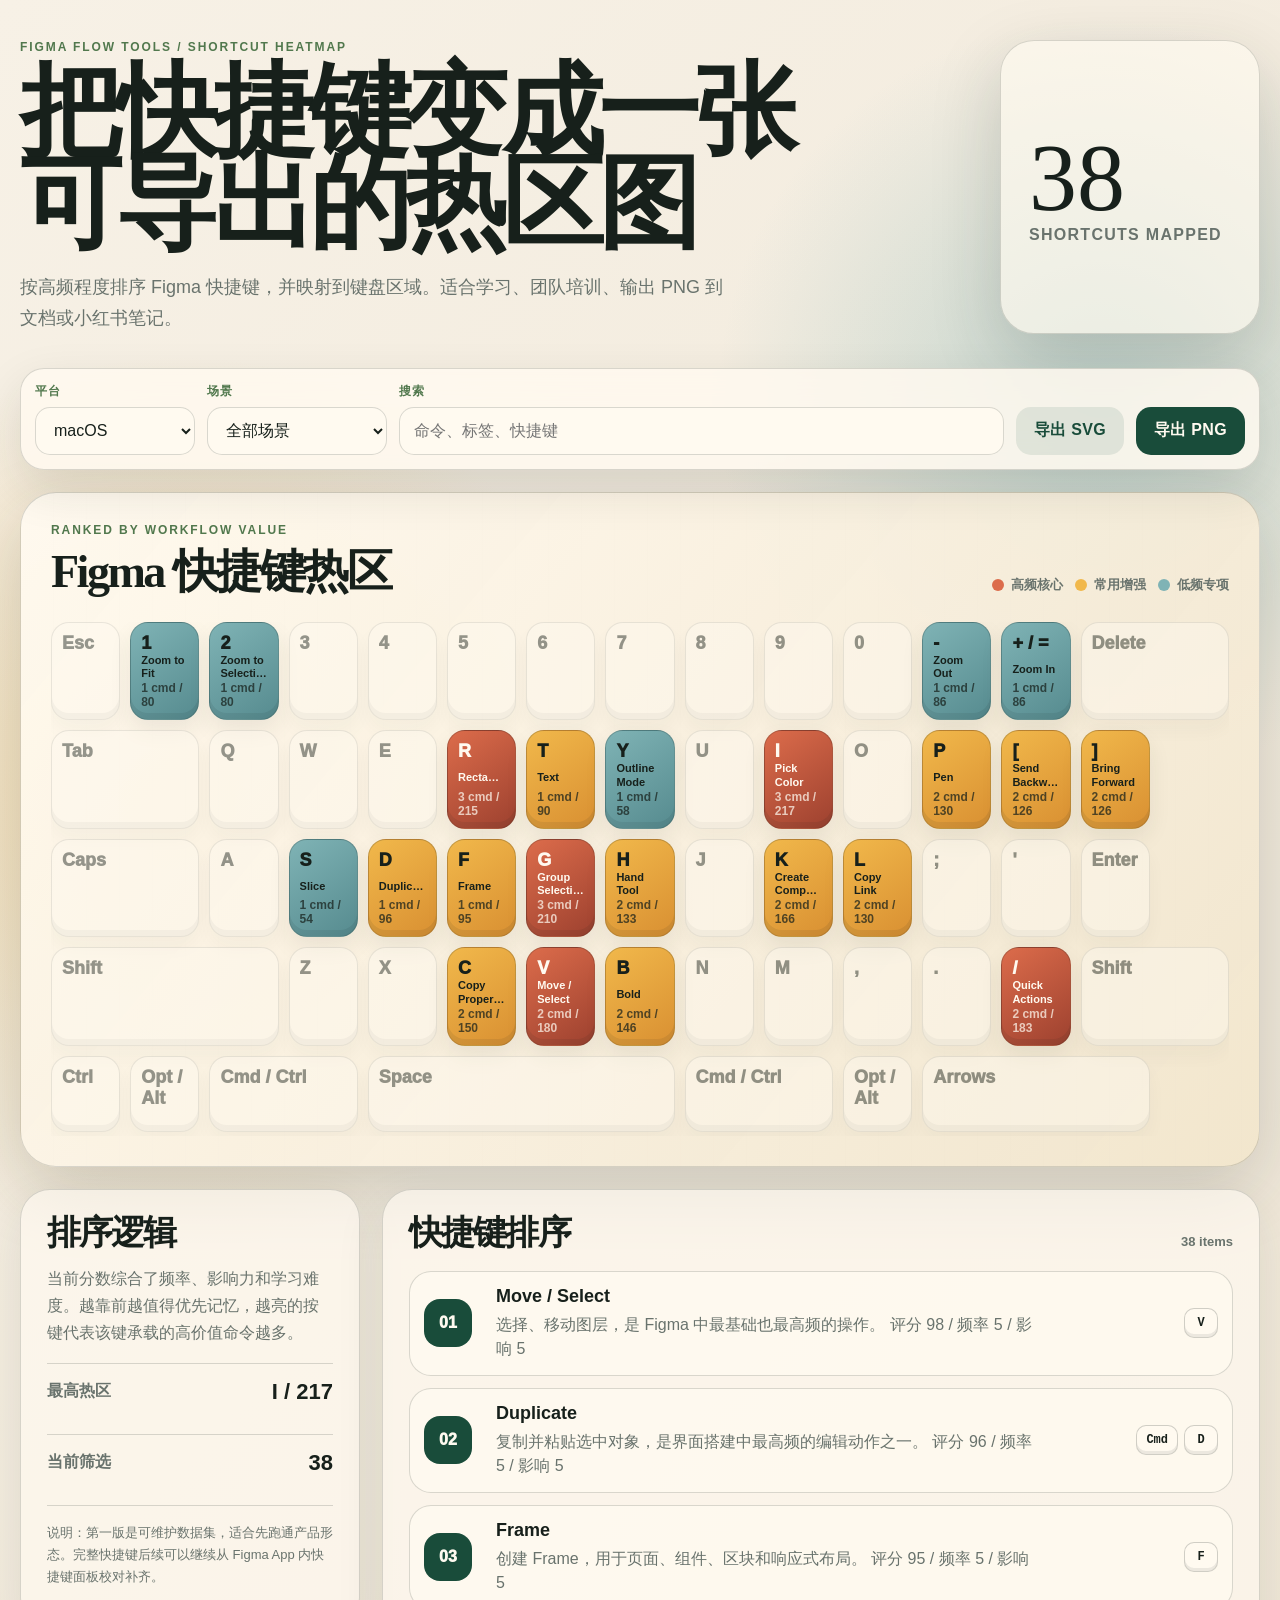
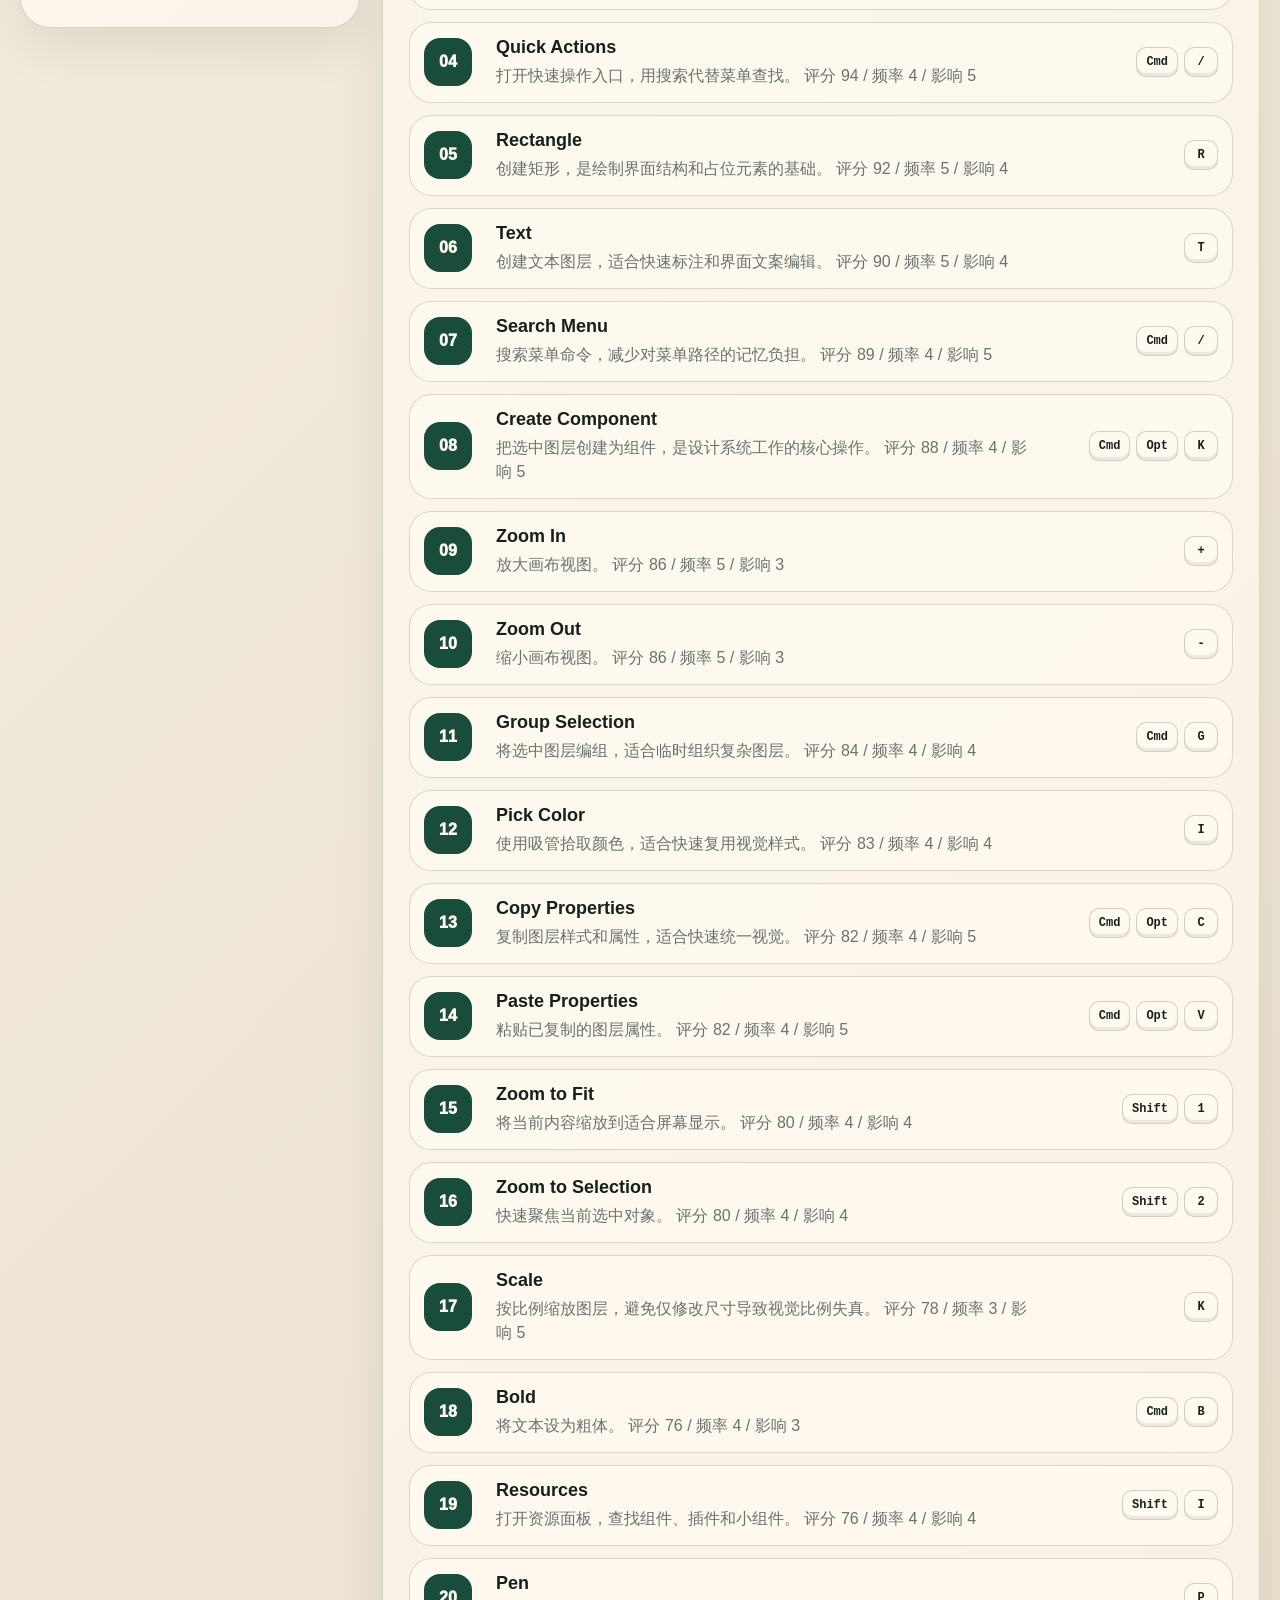
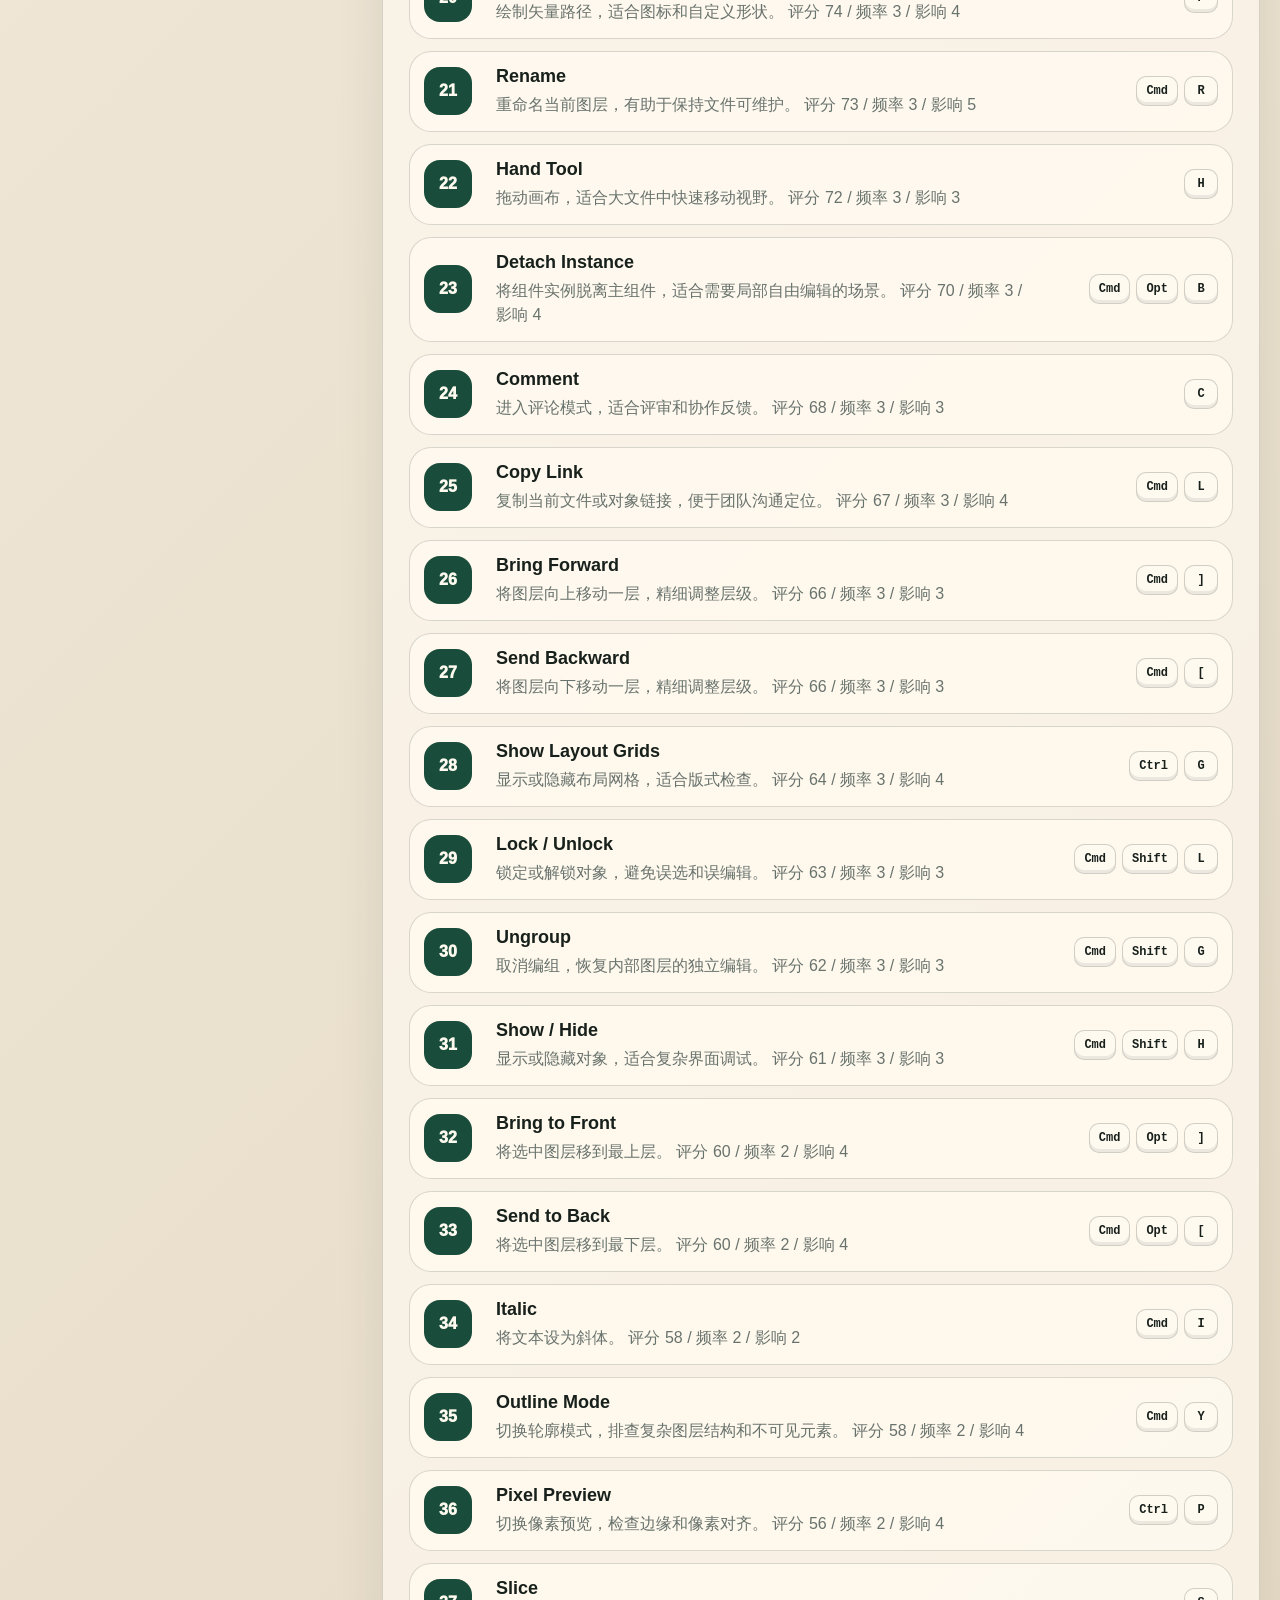
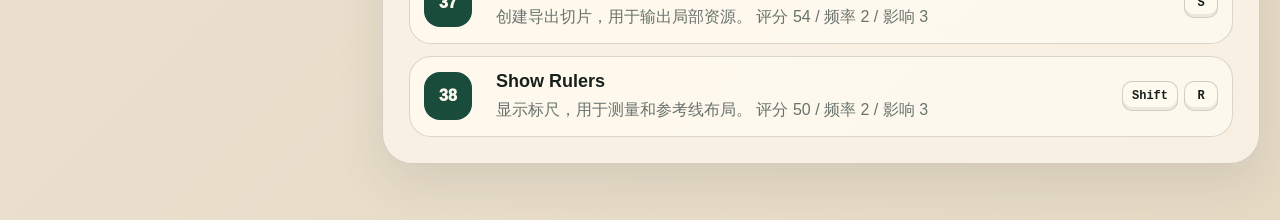
==== tools/shortcut-heatmap/index.html @ 5a78d32f "feat: 项目原型起草" ====
<!doctype html>
<html lang="zh-CN">
  <head>
    <meta charset="utf-8">
    <meta name="viewport" content="width=device-width, initial-scale=1">
    <title>Figma Shortcut Heatmap</title>
    <link rel="stylesheet" href="./src/styles.css">
  </head>
  <body>
    <main class="app-shell">
      <section class="hero">
        <div>
          <p class="eyebrow">Figma Flow Tools / Shortcut Heatmap</p>
          <h1>把快捷键变成一张可导出的热区图</h1>
          <p class="hero-copy">按高频程度排序 Figma 快捷键，并映射到键盘区域。适合学习、团队培训、输出 PNG 到文档或小红书笔记。</p>
        </div>
        <div class="hero-card">
          <span class="hero-number" id="shortcutCount">0</span>
          <span class="hero-label">Shortcuts mapped</span>
        </div>
      </section>

      <section class="toolbar" aria-label="筛选和导出">
        <div class="control-group">
          <label for="platform">平台</label>
          <select id="platform">
            <option value="mac">macOS</option>
            <option value="win">Windows</option>
          </select>
        </div>
        <div class="control-group">
          <label for="category">场景</label>
          <select id="category"></select>
        </div>
        <div class="control-group search-control">
          <label for="search">搜索</label>
          <input id="search" type="search" placeholder="命令、标签、快捷键">
        </div>
        <button class="secondary-button" id="exportSvgButton" type="button">导出 SVG</button>
        <button class="primary-button" id="exportPngButton" type="button">导出 PNG</button>
      </section>

      <section class="export-board" id="exportBoard">
        <div class="board-header">
          <div>
            <p class="eyebrow">Ranked by workflow value</p>
            <h2>Figma 快捷键热区</h2>
          </div>
          <div class="legend">
            <span><i class="legend-hot"></i>高频核心</span>
            <span><i class="legend-warm"></i>常用增强</span>
            <span><i class="legend-cool"></i>低频专项</span>
          </div>
        </div>

        <div class="keyboard-wrap">
          <div class="keyboard" id="keyboard" aria-label="快捷键键盘热区"></div>
        </div>
      </section>

      <section class="content-grid">
        <aside class="insight-panel">
          <h2>排序逻辑</h2>
          <p>当前分数综合了频率、影响力和学习难度。越靠前越值得优先记忆，越亮的按键代表该键承载的高价值命令越多。</p>
          <div class="metric-row">
            <span>最高热区</span>
            <strong id="topKey">-</strong>
          </div>
          <div class="metric-row">
            <span>当前筛选</span>
            <strong id="activeCount">0</strong>
          </div>
          <p class="source-note">说明：第一版是可维护数据集，适合先跑通产品形态。完整快捷键后续可以继续从 Figma App 内快捷键面板校对补齐。</p>
        </aside>

        <section class="shortcut-list" aria-label="快捷键排序列表">
          <div class="list-header">
            <h2>快捷键排序</h2>
            <span id="listMeta"></span>
          </div>
          <div id="shortcutList"></div>
        </section>
      </section>
    </main>

    <script src="./data/shortcuts.js"></script>
    <script src="./src/app.js"></script>
  </body>
</html>
---- tools/shortcut-heatmap/src/styles.css ----
:root {
  --ink: #17201b;
  --muted: #69736d;
  --paper: #f5f0e6;
  --paper-deep: #e6dac5;
  --line: rgba(23, 32, 27, 0.16);
  --fern: #194c3a;
  --moss: #51784d;
  --sun: #f1b84b;
  --coral: #dc6c4b;
  --sky: #7fb3b5;
  --key: #fffaf0;
  --shadow: 0 24px 70px rgba(34, 45, 37, 0.18);
}

* {
  box-sizing: border-box;
}

body {
  margin: 0;
  min-height: 100vh;
  color: var(--ink);
  font-family: "Avenir Next", "Gill Sans", "Trebuchet MS", sans-serif;
  background:
    radial-gradient(circle at 14% 16%, rgba(241, 184, 75, 0.34), transparent 28rem),
    radial-gradient(circle at 86% 8%, rgba(127, 179, 181, 0.42), transparent 24rem),
    linear-gradient(135deg, #f7f1e6 0%, #e6dac5 100%);
}

button,
input,
select {
  font: inherit;
}

.app-shell {
  width: min(1440px, calc(100% - 40px));
  margin: 0 auto;
  padding: 40px 0 56px;
}

.hero {
  display: grid;
  grid-template-columns: minmax(0, 1fr) 260px;
  gap: 28px;
  align-items: stretch;
}

.eyebrow {
  margin: 0 0 12px;
  color: var(--moss);
  font-size: 12px;
  font-weight: 800;
  letter-spacing: 0.16em;
  text-transform: uppercase;
}

h1,
h2 {
  margin: 0;
  letter-spacing: -0.055em;
}

h1 {
  max-width: 850px;
  font-family: Georgia, "Times New Roman", serif;
  font-size: clamp(46px, 8vw, 104px);
  line-height: 0.9;
}

h2 {
  font-family: Georgia, "Times New Roman", serif;
  font-size: clamp(28px, 3.6vw, 52px);
  line-height: 0.98;
}

.hero-copy {
  max-width: 720px;
  margin: 22px 0 0;
  color: var(--muted);
  font-size: 18px;
  line-height: 1.7;
}

.hero-card {
  display: grid;
  align-content: center;
  justify-items: start;
  min-height: 230px;
  padding: 28px;
  border: 1px solid var(--line);
  border-radius: 34px;
  background: rgba(255, 250, 240, 0.64);
  box-shadow: var(--shadow);
}

.hero-number {
  font-family: Georgia, "Times New Roman", serif;
  font-size: 96px;
  line-height: 1;
}

.hero-label {
  color: var(--muted);
  font-weight: 800;
  letter-spacing: 0.08em;
  text-transform: uppercase;
}

.toolbar {
  position: sticky;
  top: 16px;
  z-index: 5;
  display: grid;
  grid-template-columns: 160px 180px minmax(220px, 1fr) auto auto;
  gap: 12px;
  align-items: end;
  margin: 34px 0 22px;
  padding: 14px;
  border: 1px solid var(--line);
  border-radius: 24px;
  background: rgba(255, 250, 240, 0.84);
  box-shadow: 0 18px 48px rgba(34, 45, 37, 0.12);
  backdrop-filter: blur(16px);
}

.control-group {
  display: grid;
  gap: 7px;
}

label {
  color: var(--moss);
  font-size: 12px;
  font-weight: 800;
  letter-spacing: 0.08em;
  text-transform: uppercase;
}

select,
input {
  width: 100%;
  min-height: 48px;
  padding: 0 14px;
  border: 1px solid var(--line);
  border-radius: 15px;
  color: var(--ink);
  background: #fffaf0;
  outline: none;
}

select:focus,
input:focus {
  border-color: rgba(25, 76, 58, 0.68);
  box-shadow: 0 0 0 4px rgba(81, 120, 77, 0.14);
}

button {
  min-height: 48px;
  padding: 0 18px;
  border: 0;
  border-radius: 15px;
  cursor: pointer;
  font-weight: 900;
  letter-spacing: 0.02em;
}

.primary-button {
  color: #fffaf0;
  background: var(--fern);
}

.secondary-button {
  color: var(--fern);
  background: rgba(25, 76, 58, 0.1);
}

.export-board {
  padding: 30px;
  border: 1px solid var(--line);
  border-radius: 36px;
  background:
    linear-gradient(130deg, rgba(255, 250, 240, 0.94), rgba(242, 229, 204, 0.92)),
    repeating-linear-gradient(90deg, transparent 0 32px, rgba(25, 76, 58, 0.04) 32px 33px);
  box-shadow: var(--shadow);
}

.board-header,
.list-header {
  display: flex;
  gap: 20px;
  align-items: end;
  justify-content: space-between;
}

.legend {
  display: flex;
  flex-wrap: wrap;
  gap: 12px;
  color: var(--muted);
  font-size: 13px;
  font-weight: 800;
}

.legend span {
  display: inline-flex;
  gap: 7px;
  align-items: center;
}

.legend i {
  width: 12px;
  height: 12px;
  border-radius: 999px;
}

.legend-hot {
  background: var(--coral);
}

.legend-warm {
  background: var(--sun);
}

.legend-cool {
  background: var(--sky);
}

.keyboard-wrap {
  overflow-x: auto;
  margin-top: 28px;
  padding-bottom: 4px;
}

.keyboard {
  display: grid;
  grid-template-columns: repeat(15, 1fr);
  gap: 10px;
  min-width: 980px;
}

.key {
  position: relative;
  display: grid;
  min-height: 76px;
  padding: 10px;
  border: 1px solid rgba(23, 32, 27, 0.2);
  border-radius: 18px;
  background: var(--key);
  box-shadow: inset 0 -6px 0 rgba(23, 32, 27, 0.08), 0 10px 22px rgba(34, 45, 37, 0.08);
  transition: transform 180ms ease, box-shadow 180ms ease;
}

.key:hover {
  transform: translateY(-3px);
  box-shadow: inset 0 -6px 0 rgba(23, 32, 27, 0.08), 0 18px 32px rgba(34, 45, 37, 0.15);
}

.key.empty {
  opacity: 0.45;
}

.key.hot {
  color: #fffaf0;
  background: linear-gradient(145deg, #dc6c4b, #9d412f);
}

.key.warm {
  background: linear-gradient(145deg, #f1b84b, #d99032);
}

.key.cool {
  background: linear-gradient(145deg, #7fb3b5, #568b8f);
}

.key-label {
  align-self: start;
  font-size: 18px;
  font-weight: 1000;
}

.key-score {
  align-self: end;
  font-size: 12px;
  font-weight: 900;
  opacity: 0.72;
}

.key-command {
  align-self: end;
  overflow: hidden;
  font-size: 11px;
  font-weight: 900;
  line-height: 1.25;
  text-overflow: ellipsis;
}

.wide-2 {
  grid-column: span 2;
}

.wide-3 {
  grid-column: span 3;
}

.wide-4 {
  grid-column: span 4;
}

.content-grid {
  display: grid;
  grid-template-columns: 340px minmax(0, 1fr);
  gap: 22px;
  margin-top: 22px;
}

.insight-panel,
.shortcut-list {
  border: 1px solid var(--line);
  border-radius: 30px;
  background: rgba(255, 250, 240, 0.68);
  box-shadow: 0 18px 48px rgba(34, 45, 37, 0.1);
}

.insight-panel {
  align-self: start;
  padding: 26px;
}

.insight-panel h2,
.shortcut-list h2 {
  font-size: 34px;
}

.insight-panel p {
  color: var(--muted);
  line-height: 1.7;
}

.source-note {
  padding-top: 16px;
  border-top: 1px solid var(--line);
  font-size: 13px;
}

.metric-row {
  display: flex;
  align-items: center;
  justify-content: space-between;
  margin: 14px 0;
  padding: 15px 0;
  border-top: 1px solid var(--line);
}

.metric-row span {
  color: var(--muted);
  font-weight: 800;
}

.metric-row strong {
  font-size: 22px;
}

.shortcut-list {
  padding: 26px;
}

#listMeta {
  color: var(--muted);
  font-size: 13px;
  font-weight: 800;
}

#shortcutList {
  display: grid;
  gap: 12px;
  margin-top: 22px;
}

.shortcut-card {
  display: grid;
  grid-template-columns: 56px minmax(0, 1fr) auto;
  gap: 16px;
  align-items: center;
  padding: 14px;
  border: 1px solid var(--line);
  border-radius: 22px;
  background: rgba(255, 250, 240, 0.78);
}

.rank {
  display: grid;
  place-items: center;
  width: 48px;
  height: 48px;
  border-radius: 16px;
  color: #fffaf0;
  background: var(--fern);
  font-weight: 1000;
}

.shortcut-card h3 {
  margin: 0 0 6px;
  font-size: 18px;
}

.shortcut-card p {
  margin: 0;
  color: var(--muted);
  line-height: 1.5;
}

.combo {
  display: flex;
  flex-wrap: wrap;
  justify-content: flex-end;
  gap: 6px;
  min-width: 160px;
}

.combo kbd {
  min-width: 34px;
  padding: 7px 9px;
  border: 1px solid rgba(23, 32, 27, 0.2);
  border-radius: 10px;
  background: #fffaf0;
  box-shadow: inset 0 -3px 0 rgba(23, 32, 27, 0.08);
  text-align: center;
  font-size: 12px;
  font-weight: 900;
}

@media (max-width: 960px) {
  .app-shell {
    width: min(100% - 24px, 760px);
    padding-top: 24px;
  }

  .hero,
  .content-grid,
  .toolbar {
    grid-template-columns: 1fr;
  }

  .toolbar {
    position: static;
  }

  .hero-card {
    min-height: 150px;
  }

  .board-header,
  .list-header {
    align-items: start;
    flex-direction: column;
  }

  .shortcut-card {
    grid-template-columns: 48px minmax(0, 1fr);
  }

  .combo {
    grid-column: 1 / -1;
    justify-content: flex-start;
  }
}
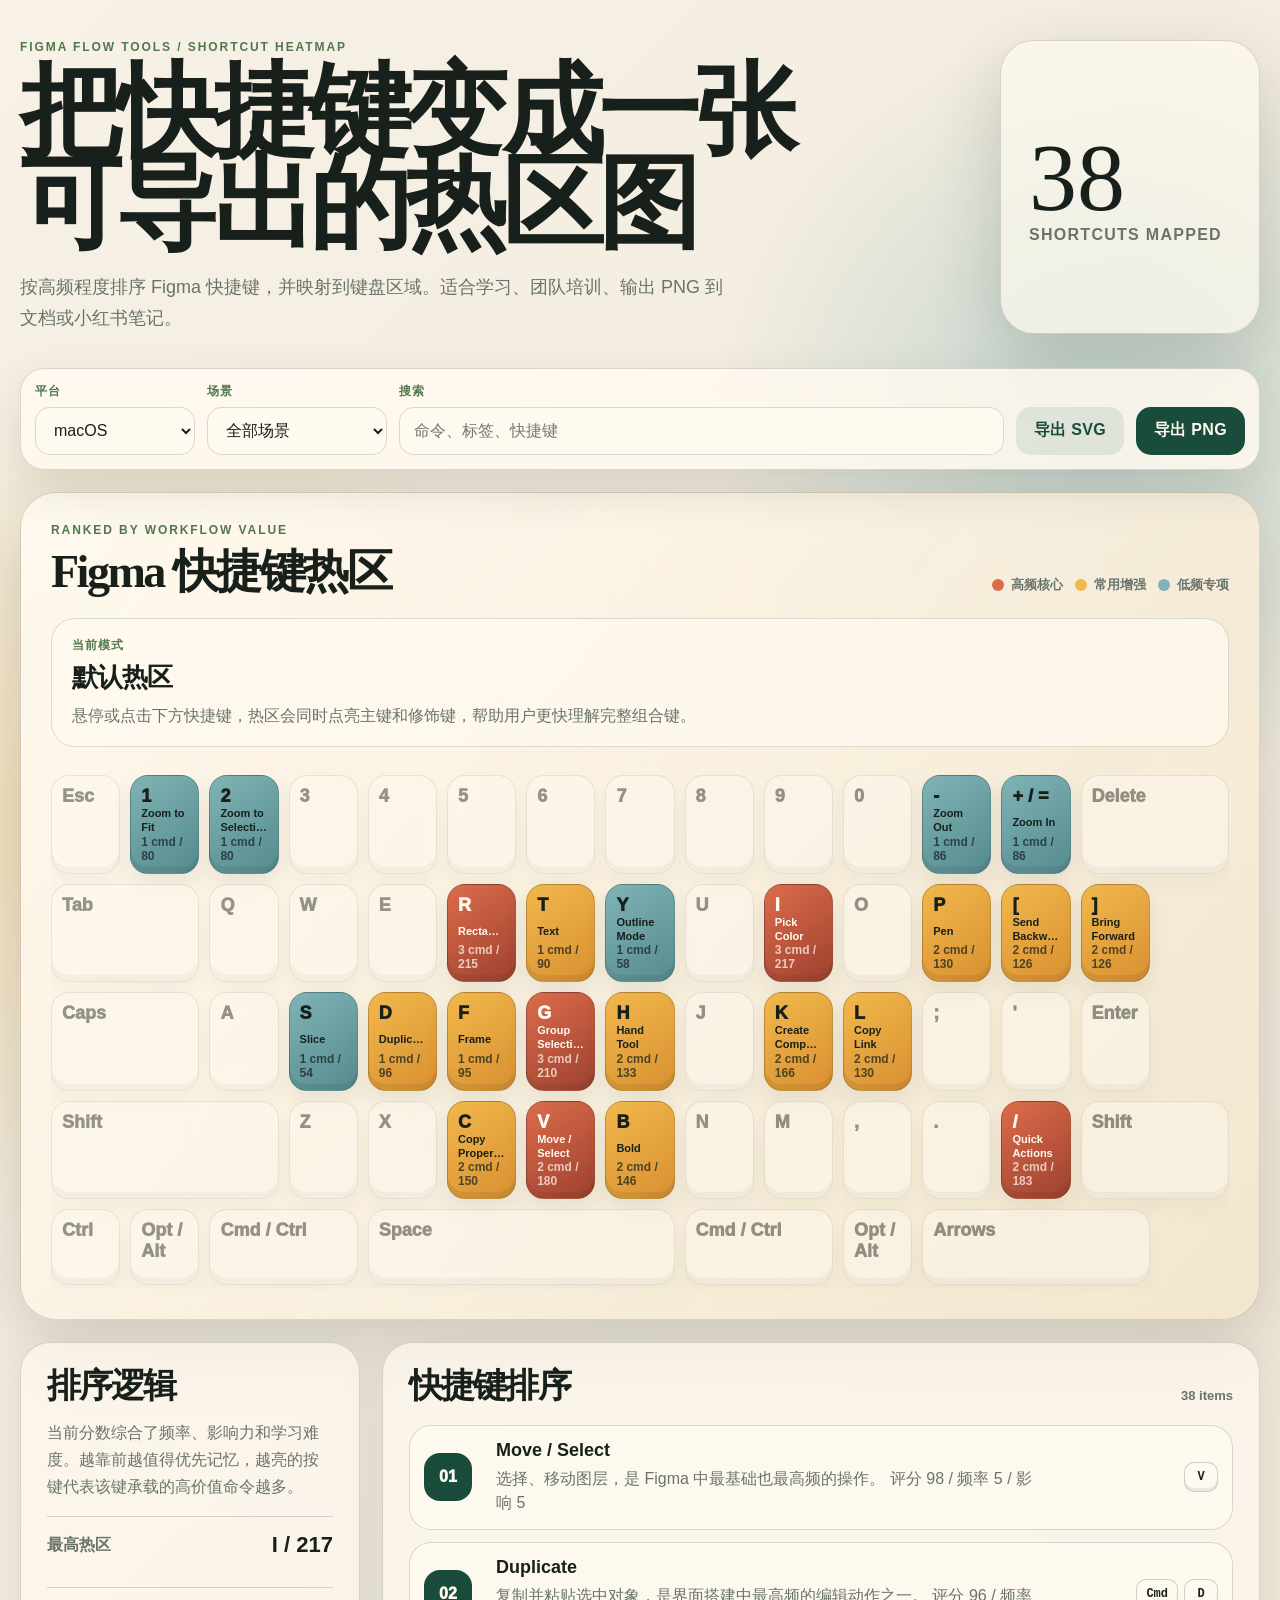
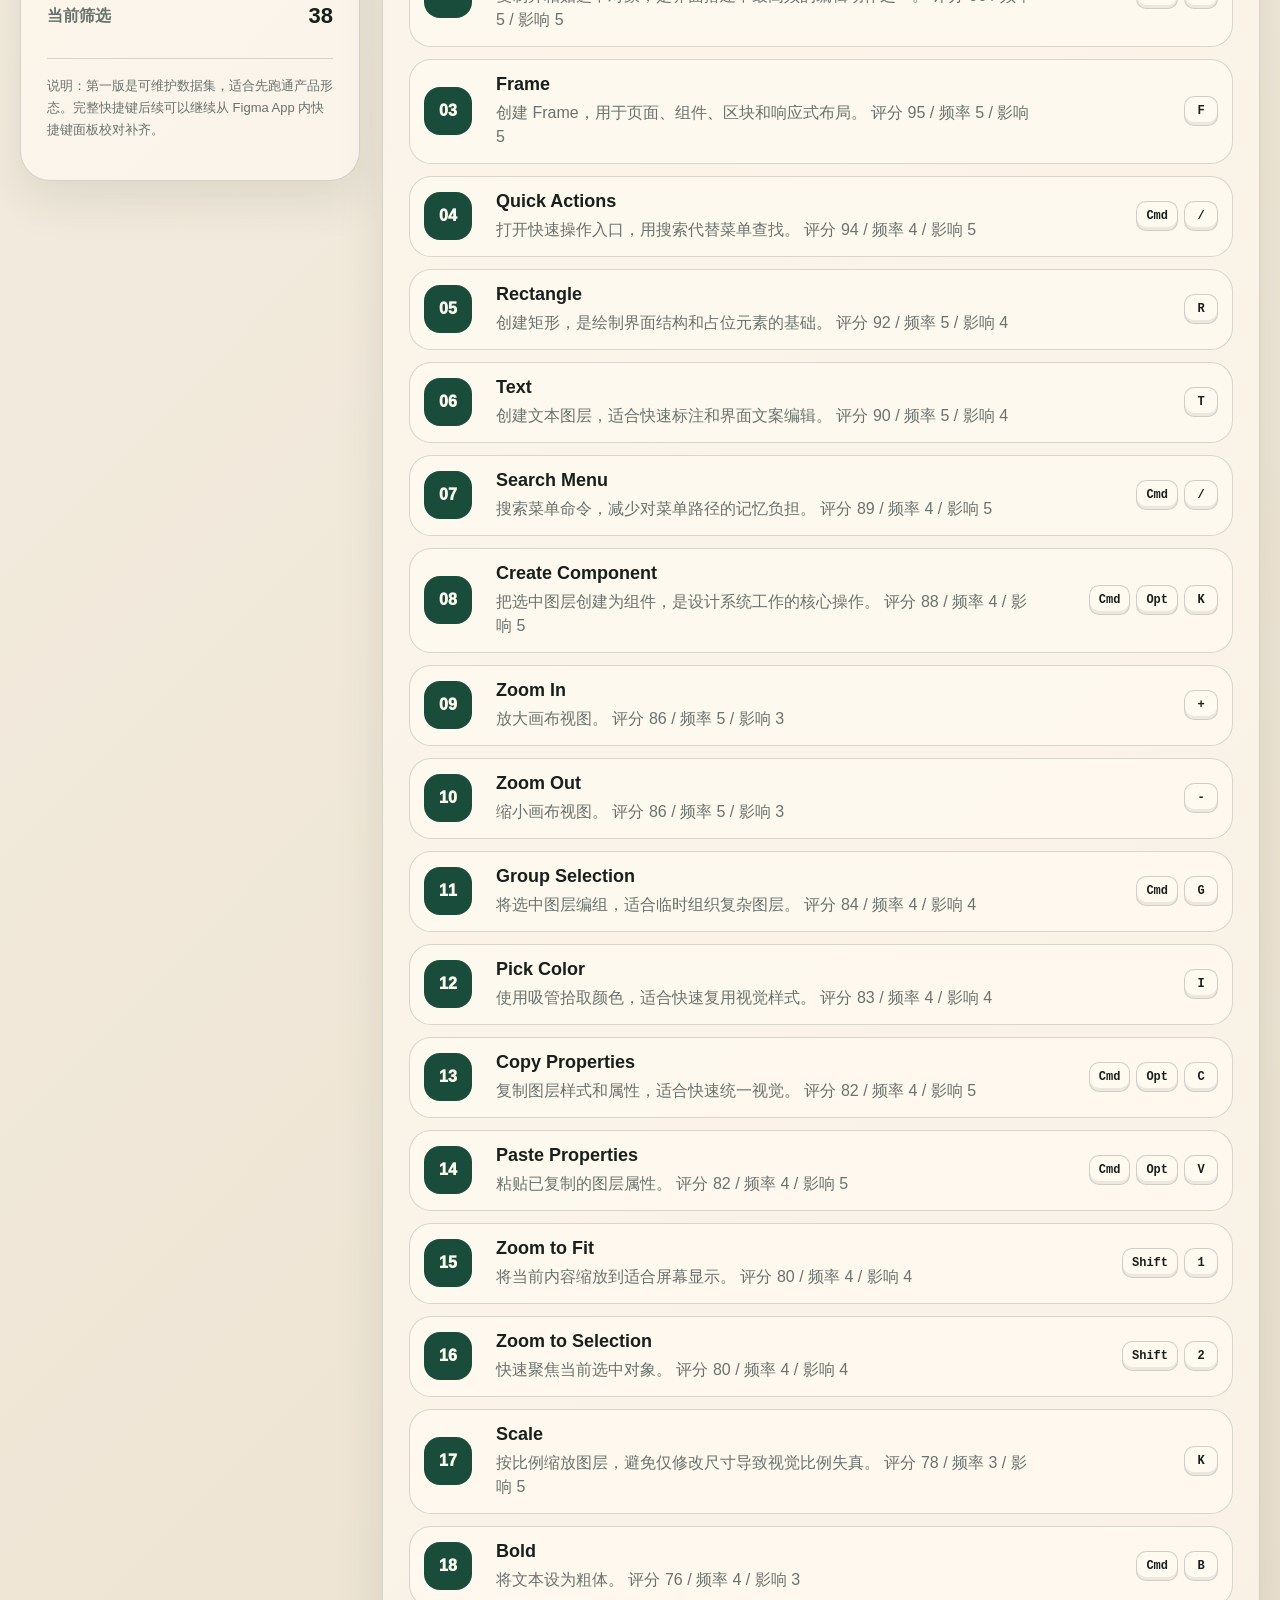
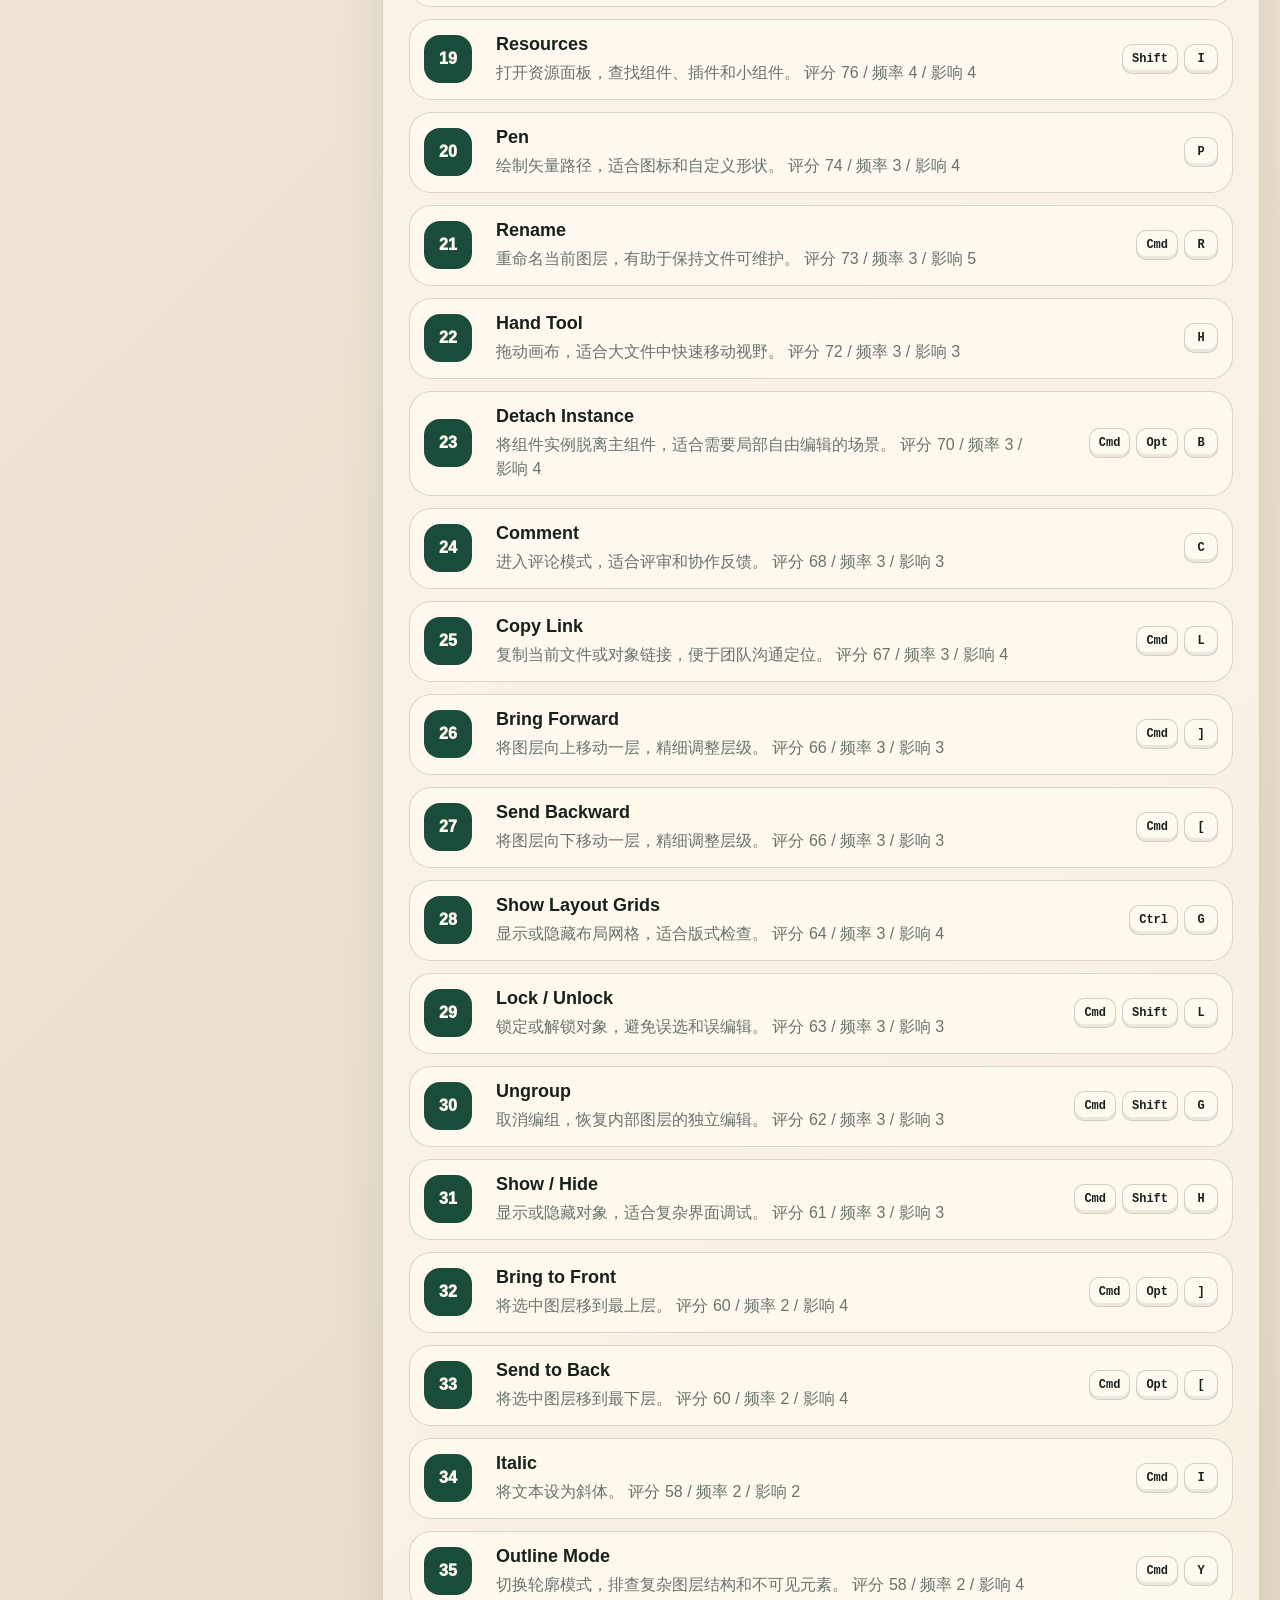
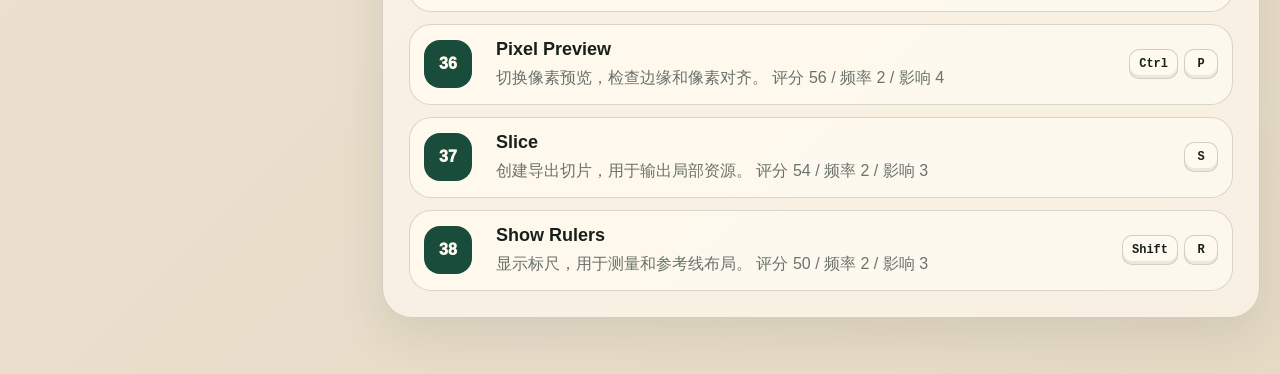
==== commit 516a5356: "feat: 新需求" ====
--- a/tools/shortcut-heatmap/index.html
+++ b/tools/shortcut-heatmap/index.html
@@ -53,6 +53,15 @@
           </div>
         </div>
 
+        <div class="focus-strip" id="focusStrip">
+          <div>
+            <p class="focus-label">当前模式</p>
+            <strong id="focusTitle">默认热区</strong>
+            <p class="focus-description" id="focusDescription">悬停或点击下方快捷键，热区会同时点亮主键和修饰键，帮助用户更快理解完整组合键。</p>
+          </div>
+          <button class="ghost-button" id="clearFocusButton" type="button" hidden>清除选中</button>
+        </div>
+
         <div class="keyboard-wrap">
           <div class="keyboard" id="keyboard" aria-label="快捷键键盘热区"></div>
         </div>
--- a/tools/shortcut-heatmap/src/styles.css
+++ b/tools/shortcut-heatmap/src/styles.css
@@ -227,6 +227,44 @@
   background: var(--sky);
 }
 
+.focus-strip {
+  display: flex;
+  gap: 16px;
+  align-items: center;
+  justify-content: space-between;
+  margin-top: 24px;
+  padding: 18px 20px;
+  border: 1px solid rgba(25, 76, 58, 0.16);
+  border-radius: 24px;
+  background: rgba(255, 250, 240, 0.72);
+}
+
+.focus-label {
+  margin: 0 0 6px;
+  color: var(--moss);
+  font-size: 12px;
+  font-weight: 800;
+  letter-spacing: 0.08em;
+  text-transform: uppercase;
+}
+
+#focusTitle {
+  display: block;
+  font-size: 26px;
+  letter-spacing: -0.04em;
+}
+
+.focus-description {
+  margin: 8px 0 0;
+  color: var(--muted);
+  line-height: 1.6;
+}
+
+.ghost-button {
+  color: var(--fern);
+  background: rgba(25, 76, 58, 0.1);
+}
+
 .keyboard-wrap {
   overflow-x: auto;
   margin-top: 28px;
@@ -274,6 +312,43 @@
   background: linear-gradient(145deg, #7fb3b5, #568b8f);
 }
 
+.keyboard.is-focus-mode .key {
+  opacity: 0.26;
+  transform: none;
+}
+
+.keyboard.is-focus-mode .key.focus-modifier {
+  opacity: 1;
+  color: var(--fern);
+  border-color: rgba(25, 76, 58, 0.42);
+  background: linear-gradient(145deg, #d5eadf, #a8cdb7);
+  box-shadow:
+    inset 0 -6px 0 rgba(23, 32, 27, 0.08),
+    0 0 0 4px rgba(25, 76, 58, 0.12),
+    0 14px 30px rgba(34, 45, 37, 0.12);
+}
+
+.keyboard.is-focus-mode .key.focus-primary {
+  opacity: 1;
+  color: #fffaf0;
+  border-color: rgba(157, 65, 47, 0.5);
+  background: linear-gradient(145deg, #dc6c4b, #9d412f);
+  box-shadow:
+    inset 0 -6px 0 rgba(23, 32, 27, 0.1),
+    0 0 0 5px rgba(220, 108, 75, 0.18),
+    0 18px 34px rgba(157, 65, 47, 0.24);
+}
+
+.keyboard.is-focus-mode .key.focus-primary .key-score,
+.keyboard.is-focus-mode .key.focus-primary .key-command {
+  opacity: 0.9;
+}
+
+.keyboard.is-focus-mode .key.focus-modifier .key-command,
+.keyboard.is-focus-mode .key.focus-modifier .key-score {
+  opacity: 0.7;
+}
+
 .key-label {
   align-self: start;
   font-size: 18px;
@@ -387,6 +462,24 @@
   border: 1px solid var(--line);
   border-radius: 22px;
   background: rgba(255, 250, 240, 0.78);
+  transition: transform 180ms ease, border-color 180ms ease, box-shadow 180ms ease;
+}
+
+.shortcut-card:hover {
+  transform: translateY(-2px);
+  border-color: rgba(25, 76, 58, 0.3);
+  box-shadow: 0 18px 32px rgba(34, 45, 37, 0.08);
+}
+
+.shortcut-card.is-focused {
+  border-color: rgba(220, 108, 75, 0.42);
+  box-shadow: 0 18px 36px rgba(157, 65, 47, 0.16);
+}
+
+.shortcut-card.is-locked {
+  border-color: rgba(25, 76, 58, 0.38);
+  background: rgba(232, 246, 237, 0.74);
+  box-shadow: 0 18px 36px rgba(25, 76, 58, 0.12);
 }
 
 .rank {
@@ -452,7 +545,8 @@
   }
 
   .board-header,
-  .list-header {
+  .list-header,
+  .focus-strip {
     align-items: start;
     flex-direction: column;
   }
